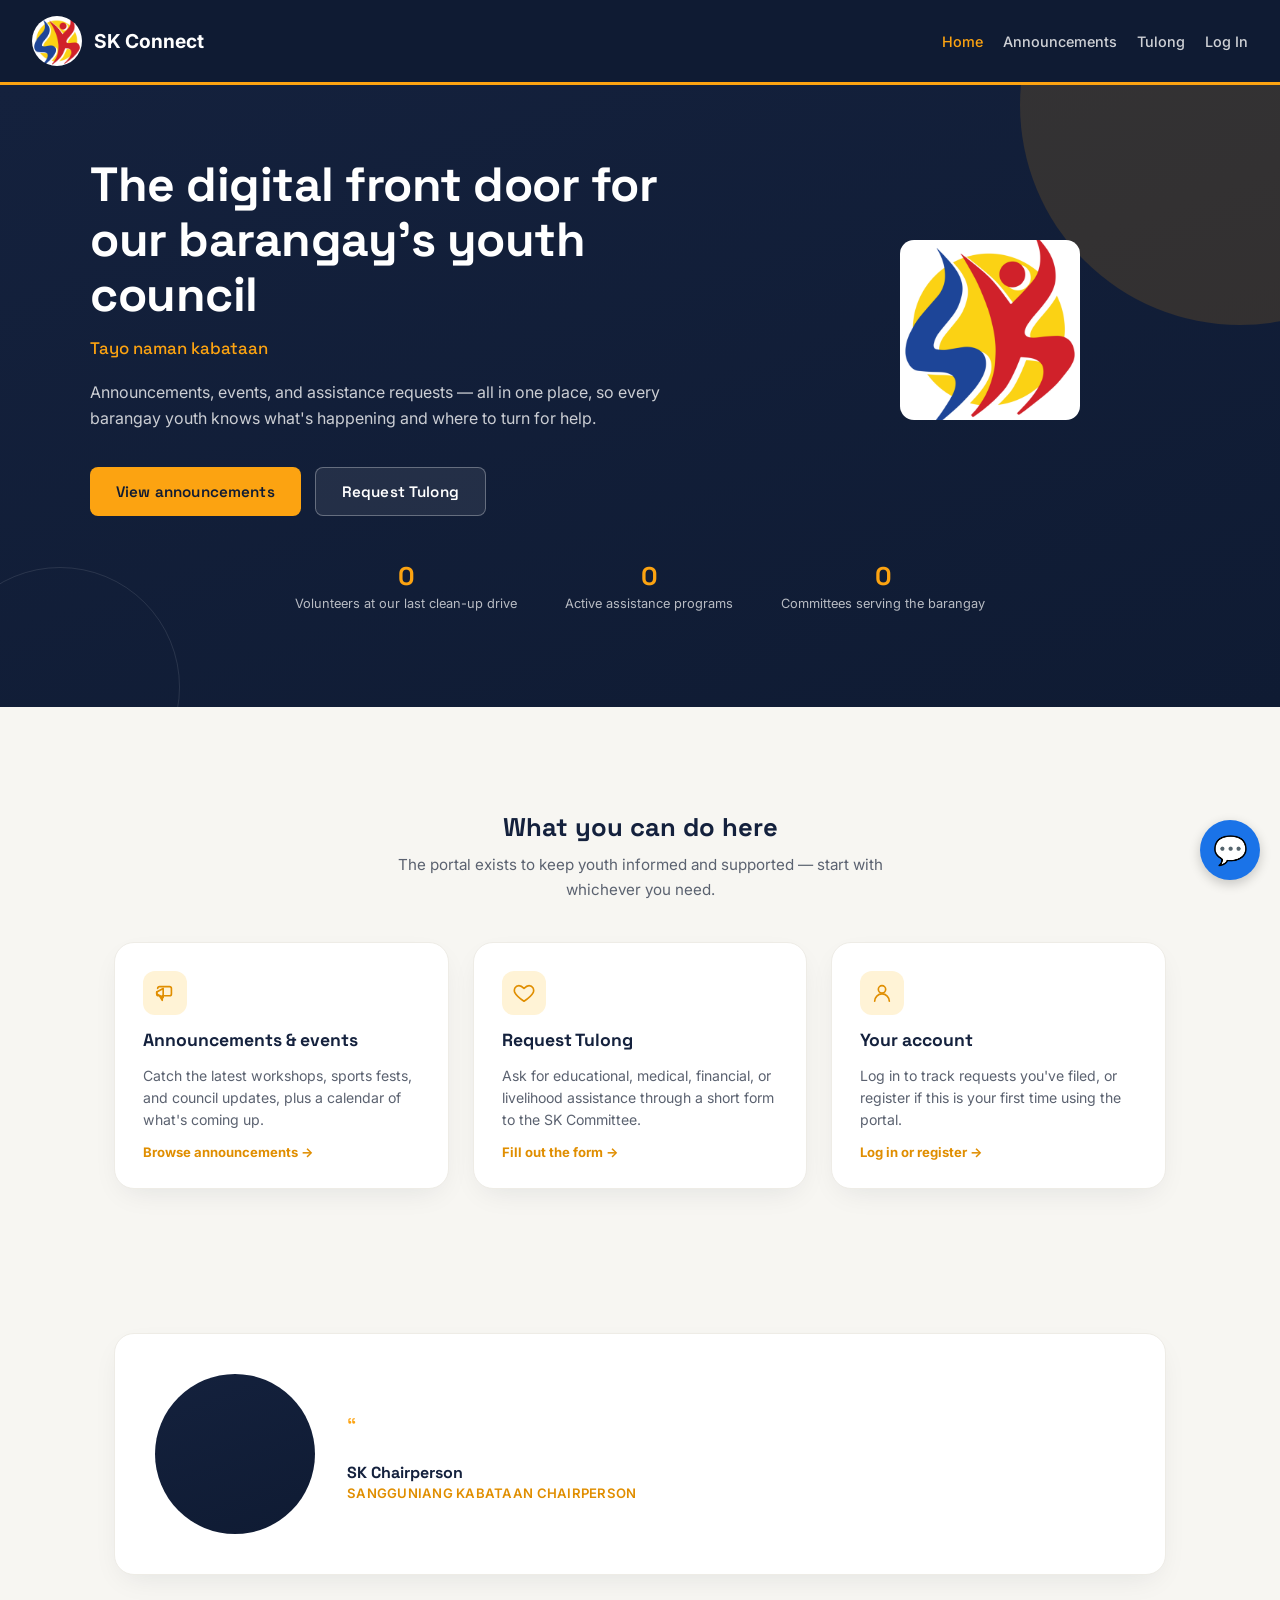
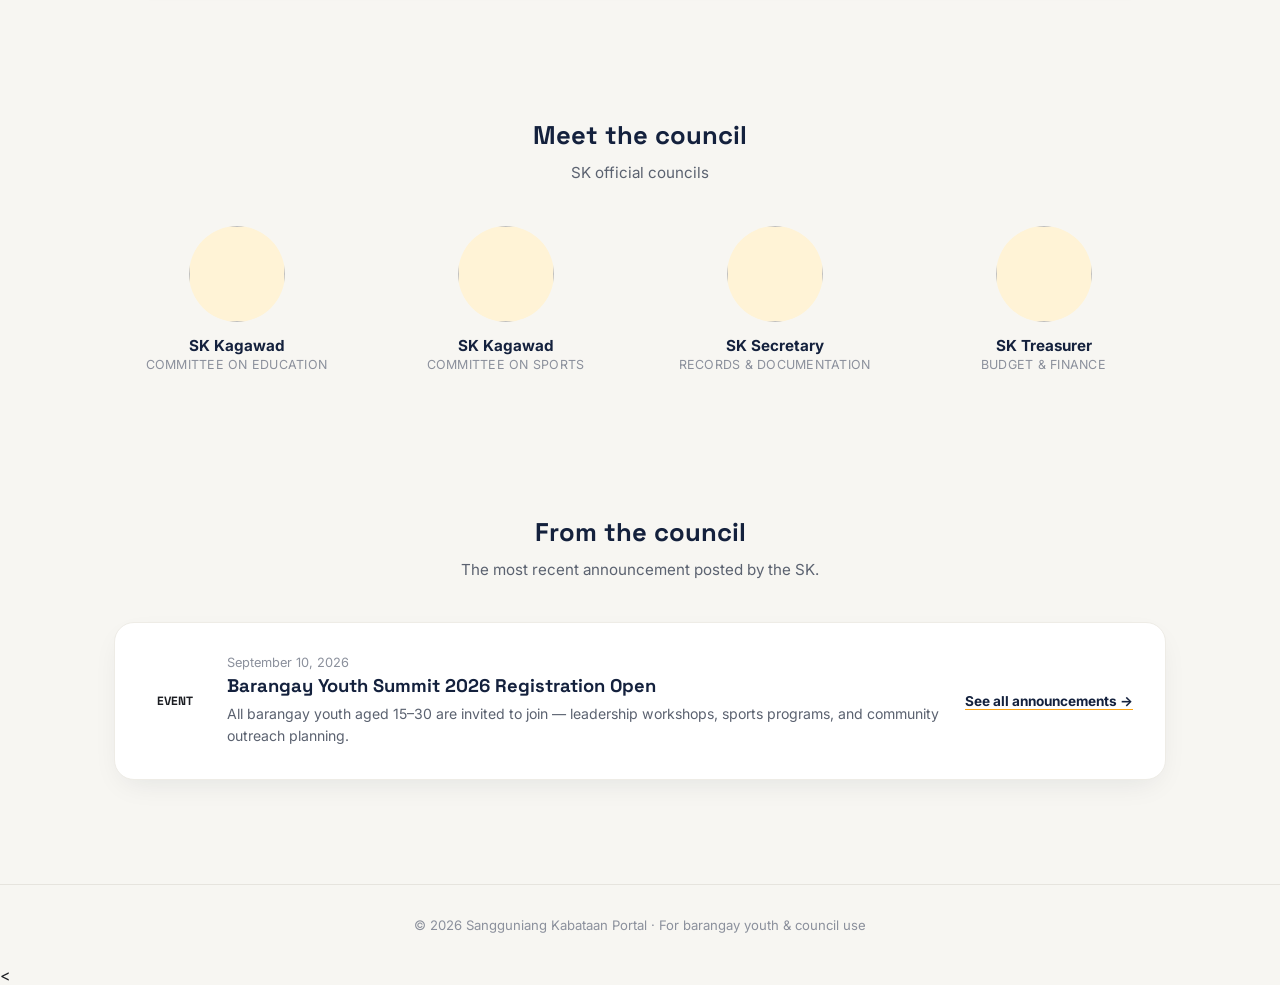
==== index.html @ f8bd8d7b "Add files via upload" ====
<!DOCTYPE html>
<html lang="en">
<head>
  <meta charset="UTF-8" />
  <meta name="viewport" content="width=device-width, initial-scale=1.0" />
  <title>SK Portal | Sangguniang Kabataan</title>
  <link rel="preconnect" href="https://fonts.googleapis.com" />
  <link rel="preconnect" href="https://fonts.gstatic.com" crossorigin />
  <link href="https://fonts.googleapis.com/css2?family=Space+Grotesk:wght@500;600;700&family=Inter:wght@400;500;600&display=swap" rel="stylesheet" />
  <link rel="stylesheet" href="css/web.css" />
</head>

<body>

  <nav class="navbar">
    <div class="navbar__brand">
      <div class="navbar__logo">
        <img src="navbar.png" alt="Sangguniang Kabataan Logo" />
      </div>
      <span class="navbar__title">SK Connect</span>
    </div>

    <div class="navbar__links">
      <a href="home.html" class="navbar__link active">Home</a>
      <a href="announcements.html" class="navbar__link">Announcements</a>
      <a href="tulong.html" class="navbar__link">Tulong</a>
      <a href="login.html" class="navbar__link">Log In</a>
    </div>
  </nav>

  <header class="hero-band">
    <div class="hero-band__shape hero-band__shape--one"></div>
    <div class="hero-band__shape hero-band__shape--two"></div>

    <div class="hero-band__inner">
      <div class="hero-band__badge">
        <img src="navbar.png" alt="SK Logo" class="hero-logo" />
      </div>

      <h1 class="hero-band__title">
        The digital front door for our barangay's youth council
      </h1>

      <p class="hero-band__tagline">
        Tayo naman kabataan
      </p>

      <p class="hero-band__desc">
        Announcements, events, and assistance requests — all in one place,
        so every barangay youth knows what's happening and where to turn for help.
      </p>

      <div class="hero-band__actions">
        <a href="announcements.html" class="btn btn--primary">View announcements</a>
        <a href="tulong.html" class="btn btn--ghost">Request Tulong</a>
      </div>

      <div class="hero-band__stats">
        <div class="stat">
          <div class="stat__number">0</div>
          <div class="stat__label">Volunteers at our last clean-up drive</div>
        </div>
        <div class="stat">
          <div class="stat__number">0</div>
          <div class="stat__label">Active assistance programs</div>
        </div>
        <div class="stat">
          <div class="stat__number">0</div>
          <div class="stat__label">Committees serving the barangay</div>
        </div>
      </div>
    </div>
  </header>

  <main>
    <section class="section">
      <div class="container">
        <div class="section-heading">
          <h2 class="section-heading__title">What you can do here</h2>
          <p class="section-heading__desc">
            The portal exists to keep youth informed and supported — start with whichever you need.
          </p>
        </div>

        <div class="feature-grid">
          <a href="announcements.html" class="feature-card">
            <div class="feature-card__icon">
              <svg viewBox="0 0 24 24">
                <path d="M3 11v2a2 2 0 0 0 2 2h1l3 5v-5h8a2 2 0 0 0 2-2V7a2 2 0 0 0-2-2H6a2 2 0 0 0-2 2v0"/>
                <path d="M3 11l7-4v10l-7-4z"/>
              </svg>
            </div>
            <h3 class="feature-card__title">Announcements &amp; events</h3>
            <p class="feature-card__desc">
              Catch the latest workshops, sports fests, and council updates, plus a calendar of what's coming up.
            </p>
            <span class="feature-card__link">Browse announcements →</span>
          </a>

          <a href="tulong.html" class="feature-card">
            <div class="feature-card__icon">
              <svg viewBox="0 0 24 24">
                <path d="M12 21s-7.5-4.6-10-9.3C.5 8 2.5 4 6.5 4c2 0 3.5 1 5.5 3 2-2 3.5-3 5.5-3 4 0 6 4 4.5 7.7C19.5 16.4 12 21 12 21z"/>
              </svg>
            </div>
            <h3 class="feature-card__title">Request Tulong</h3>
            <p class="feature-card__desc">
              Ask for educational, medical, financial, or livelihood assistance through a short form to the SK Committee.
            </p>
            <span class="feature-card__link">Fill out the form →</span>
          </a>

          <a href="login.html" class="feature-card">
            <div class="feature-card__icon">
              <svg viewBox="0 0 24 24">
                <circle cx="12" cy="8" r="4"/>
                <path d="M4 21c0-4.4 3.6-8 8-8s8 3.6 8 8"/>
              </svg>
            </div>
            <h3 class="feature-card__title">Your account</h3>
            <p class="feature-card__desc">
              Log in to track requests you've filed, or register if this is your first time using the portal.
            </p>
            <span class="feature-card__link">Log in or register →</span>
          </a>
        </div>
      </div>
    </section>

    <section class="section" style="padding-top: 0;">
      <div class="container">
        <div class="chair-message">
          <div class="chair-message__avatar">
            <img src=" " alt=" " class="avatar-img" />
          </div>
          <div>
            <p class="chair-message__quote">
               
            </p>
            <p class="chair-message__name">SK Chairperson</p>
            <p class="chair-message__title">Sangguniang Kabataan Chairperson</p>
          </div>
        </div>
      </div>
    </section>

    <section class="section" style="padding-top: 0;">
      <div class="container">
        <div class="section-heading">
          <h2 class="section-heading__title">Meet the council</h2>
          <p class="section-heading__desc">
            SK official councils
          </p>
        </div>

        <div class="member-grid">
          <div class="member-card">
            <div class="member-card__avatar"><img src=" " alt="" class="avatar-img" /></div>
            <div class="member-card__name">SK Kagawad</div>
            <div class="member-card__role">Committee on Education</div>
          </div>
          <div class="member-card">
            <div class="member-card__avatar"><img src=" " alt="" class="avatar-img" /></div>
            <div class="member-card__name">SK Kagawad</div>
            <div class="member-card__role">Committee on Sports</div>
          </div>
          <div class="member-card">
            <div class="member-card__avatar"><img src=" " alt="" class="avatar-img" /></div>
            <div class="member-card__name">SK Secretary</div>
            <div class="member-card__role">Records &amp; Documentation</div>
          </div>
          <div class="member-card">
            <div class="member-card__avatar"><img src=" " alt="" class="avatar-img" /></div>
            <div class="member-card__name">SK Treasurer</div>
            <div class="member-card__role">Budget &amp; Finance</div>
          </div>
        </div>
      </div>
    </section>

    <section class="section" style="padding-top: 0;">
      <div class="container">
        <div class="section-heading">
          <h2 class="section-heading__title">From the council</h2>
          <p class="section-heading__desc">The most recent announcement posted by the SK.</p>
        </div>

        <div class="highlight">
          <span class="badge">Event</span>
          <div class="highlight__body">
            <div class="highlight__date">September 10, 2026</div>
            <h3 class="highlight__title">Barangay Youth Summit 2026 Registration Open</h3>
            <p class="highlight__desc">
              All barangay youth aged 15–30 are invited to join — leadership workshops, sports programs, and community outreach planning.
            </p>
          </div>
          <a href="announcements.html" class="highlight__link">See all announcements →</a>
        </div>
      </div>
    </section>

    <p class="footnote">
      &copy; 2026 Sangguniang Kabataan Portal &middot; For barangay youth &amp; council use
    </p>
  </main>

  <!-- TEST AI CHATBOT WIDGET -->
<<!-- LIVE GEMINI AI CHATBOT WIDGET -->
<div id="ai-chat-widget" style="position: fixed; bottom: 20px; right: 20px; font-family: 'Inter', sans-serif; z-index: 9999;">
  <!-- Chat Button Bubble -->
  <button id="ai-chat-btn" style="background: #1a73e8; color: white; border: none; width: 60px; height: 60px; border-radius: 50%; cursor: pointer; font-size: 28px; box-shadow: 0 4px 12px rgba(0,0,0,0.2); display: flex; align-items: center; justify-content: center; transition: transform 0.2s;">💬</button>
  
  <!-- Chat Window Container -->
  <div id="ai-chat-window" style="display: none; width: 330px; height: 450px; background: white; border: 1px solid #e0e0e0; border-radius: 12px; box-shadow: 0 8px 24px rgba(0,0,0,0.15); flex-direction: column; overflow: hidden; margin-bottom: 15px; position: absolute; bottom: 75px; right: 0;">
      <div style="background: #1a73e8; color: white; padding: 15px; font-weight: bold; display: flex; justify-content: space-between; align-items: center;">
          <span>🤖 SK Connect Portal Assistant</span>
          <span style="font-size: 11px; background: rgba(255,255,255,0.2); padding: 2px 6px; border-radius: 4px;">Free Tier</span>
      </div>
      <div id="ai-chat-logs" style="flex: 1; padding: 15px; overflow-y: auto; font-size: 14px; background: #f8f9fa; line-height: 1.4;">
          <div style="margin-bottom: 12px; color: #555;"><b>Bot:</b> Hello! I am the SK Connect AI assistant. How can I help you find announcements or request Tulong assistance today?</div>
      </div>
      <div style="display: flex; border-top: 1px solid #e0e0e0; background: white; padding: 5px;">
          <input type="text" id="ai-chat-input" placeholder="Ask something..." style="flex: 1; border: none; padding: 10px; outline: none; font-size: 14px;">
          <button id="ai-send-btn" style="background: #1a73e8; color: white; border: none; padding: 0 15px; border-radius: 6px; cursor: pointer; font-weight: bold;">Send</button>
      </div>
  </div>
</div>

<script src="js/api.js"></script>

</body>
</html>
---- css/web.css ----
/* ==========================================
   GLOBAL VARIABLES & RESET
   ========================================== */
:root {
  --navy-900: #0f1b33;
  --navy-800: #14213d;
  --navy-700: #1c2c4d;
  --gold-500: #fca311;
  --gold-600: #e08e00;
  --cream-50: #f7f6f2;
  --white: #ffffff;
  --ink-900: #1b1d22;
  --ink-600: #5b6270;
  --ink-400: #8b909c;
  --line-200: #e6e4de;
  --line-100: #eeece6;
  --red-600: #c9483a;
  --red-50: #fbeae8;
  --green-600: #2f8f6f;
  --green-50: #eaf6f1;

  --font-display: "Space Grotesk", "Segoe UI", sans-serif;
  --font-body: "Inter", "Segoe UI", sans-serif;

  --radius-lg: 20px;
  --radius-md: 12px;
  --radius-sm: 8px;

  --shadow-card: 0 10px 30px -10px rgba(15, 27, 51, 0.1);
  --shadow-login-card: 0 30px 60px -25px rgba(15, 27, 51, 0.35),
                 0 8px 20px -12px rgba(15, 27, 51, 0.2);
}

*,
*::before,
*::after {
  box-sizing: border-box;
}

html,
body {
  height: 100%;
}

body {
  margin: 0;
  font-family: var(--font-body);
  color: var(--ink-900);
  background: var(--cream-50);
  -webkit-font-smoothing: antialiased;
}

h1, h2, h3, h4 {
  margin: 0;
  font-family: var(--font-display);
}

p {
  margin: 0;
}

ul {
  margin: 0;
  padding: 0;
  list-style: none;
}

a {
  color: inherit;
  text-decoration: none;
}


button {
  font-family: inherit;
}

/* ==========================================
   COMMON LAYOUT & NAVIGATION COMPONENTS
   ========================================== */
.container {
  max-width: 1100px;
  margin: 40px auto;
  padding: 0 24px;
}

.page-header {
  margin-bottom: 32px;
}

.page-title {
  font-size: 2rem;
  color: var(--navy-800);
}

.page-subtitle {
  color: var(--ink-600);
  margin-top: 6px;
  font-size: 0.98rem;
  max-width: 620px;
}

.navbar {
  background: var(--navy-900);
  color: var(--white);
  padding: 16px 32px;
  display: flex;
  justify-content: space-between;
  align-items: center;
  border-bottom: 3px solid var(--gold-500);
}

.navbar__brand {
  display: flex;
  align-items: center;
  gap: 12px;
}

.navbar__logo {
  width: 50px;
  height: 50px;
  border-radius: 50%;
  overflow: hidden;
  display: flex;
  align-items: center;
  justify-content: center;
  background: transparent;
  flex-shrink: 0;
}

.navbar__logo img {
  width: 58px;
  height: 58px;
  transform: translateX(-0px);
  object-fit: contain;
  display: block;
}

/* Badge and Hero Image Styling */
.hero-logo {
    width: 70px;         /* Adjust this size (e.g., 80px - 120px) to make it as big as you want */
    height: auto;
    background: none;    /* Ensures no background color is applied */
    padding: 60;          /* Removes any inner spacing causing a box */
    border-radius: 0;    /* Optional: removes rounded corners if present on container */
}

.hero-band__badge,
.hero__badge {
  overflow: hidden;
  display: flex;
  align-items: center;
  justify-content: center;
}

.hero-band__logo-img,
.hero__badge-img {
  width: 100%;
  height: 100%;
  object-fit: cover;
}


/* Council & Avatar Image Styling */
.chair-message__avatar,
.member-card__avatar {
  overflow: hidden;
  display: flex;
  align-items: center;
  justify-content: center;
}

.avatar-img {
  width: 100%;
  height: 100%;
  object-fit: cover;
  border-radius: 50%;
}
.navbar__title {
  font-size: 1.2rem;
  font-weight: 700;
}

.navbar__links {
  display: flex;
  gap: 20px;
}

.navbar__link {
  color: rgba(255, 255, 255, 0.8);
  text-decoration: none;
  font-size: 0.9rem;
  font-weight: 500;
  transition: color 0.15s ease;
}

.navbar__link:hover,
.navbar__link.active {
  color: var(--gold-500);
}

.footnote {
  text-align: center;
  padding: 32px 24px;
  font-size: 0.82rem;
  color: var(--ink-400);
  border-top: 1px solid var(--line-200);
}

.btn {
  padding: 14px 26px;
  border-radius: var(--radius-sm);
  font-family: var(--font-display);
  font-size: 0.95rem;
  font-weight: 600;
  letter-spacing: 0.01em;
  text-decoration: none;
  display: inline-flex;
  align-items: center;
  transition: background 0.15s ease, color 0.15s ease, transform 0.1s ease;
}

.btn--primary {
  background: var(--gold-500);
  color: var(--navy-900);
}

.btn--primary:hover {
  background: var(--gold-600);
}

.btn--ghost {
  background: rgba(255, 255, 255, 0.08);
  color: var(--white);
  border: 1.5px solid rgba(255, 255, 255, 0.3);
}

.btn--ghost:hover {
  background: rgba(255, 255, 255, 0.16);
}

.btn:active {
  transform: translateY(1px);
}

.badge {
  font-family: var(--font-display);
  font-size: 0.75rem;
  font-weight: 700;
  padding: 4px 10px;
  border-radius: 20px;
  text-transform: uppercase;
}

.badge--general { background: var(--line-100); color: var(--navy-800); }
.badge--important { background: #fff3d6; color: var(--gold-600); }

/* ==========================================
   FORM CONTROLS (SHARED)
   ========================================== */
label {
  font-size: 0.85rem;
  font-weight: 600;
  color: var(--navy-800);
}

.form-group {
  display: flex;
  flex-direction: column;
  gap: 8px;
}

.form-group__row {
  display: flex;
  align-items: baseline;
  justify-content: space-between;
}

.form-row {
  display: grid;
  grid-template-columns: 1fr 1fr;
  gap: 16px;
}

.field-hint {
  font-size: 0.78rem;
  font-weight: 400;
  color: var(--ink-400);
}

input[type="text"],
input[type="email"],
input[type="tel"],
input[type="number"],
select,
textarea {
  width: 100%;
  padding: 13px 14px;
  font-size: 0.95rem;
  font-family: var(--font-body);
  color: var(--ink-900);
  background: var(--cream-50);
  border: 1.5px solid var(--line-200);
  border-radius: var(--radius-sm);
  outline: none;
  transition: border-color 0.15s ease, box-shadow 0.15s ease, background 0.15s ease;
}

textarea {
  resize: vertical;
  min-height: 110px;
  font-family: var(--font-body);
  line-height: 1.5;
}

select {
  appearance: none;
  background-image: url("data:image/svg+xml,%3Csvg xmlns='http://www.w3.org/2000/svg' width='14' height='14' viewBox='0 0 24 24' fill='none' stroke='%235b6270' stroke-width='2' stroke-linecap='round' stroke-linejoin='round'%3E%3Cpolyline points='6 9 12 15 18 9'%3E%3C/polyline%3E%3C/svg%3E");
  background-repeat: no-repeat;
  background-position: right 14px center;
  padding-right: 38px;
}

input:focus,
select:focus,
textarea:focus {
  background: var(--white);
  border-color: var(--navy-700);
  box-shadow: 0 0 0 4px rgba(20, 33, 61, 0.1);
}

input::placeholder,
textarea::placeholder {
  color: var(--ink-400);
}

.form-error {
  display: flex;
  align-items: flex-start;
  gap: 10px;
  padding: 12px 14px;
  border-radius: var(--radius-sm);
  background: var(--red-50);
  border: 1px solid rgba(201, 72, 58, 0.25);
  color: var(--red-600);
  font-size: 0.85rem;
  font-weight: 500;
  line-height: 1.45;
}

.form-error::before {
  content: "!";
  flex-shrink: 0;
  width: 18px;
  height: 18px;
  border-radius: 50%;
  background: var(--red-600);
  color: var(--white);
  font-size: 0.72rem;
  font-weight: 700;
  display: flex;
  align-items: center;
  justify-content: center;
  margin-top: 1px;
}

.form-error[hidden] {
  display: none;
}

.form-note {
  font-size: 0.8rem;
  color: var(--ink-400);
  line-height: 1.5;
}

.link-inline {
  font-size: 0.82rem;
  font-weight: 500;
  color: var(--ink-600);
  transition: color 0.15s ease;
}

.link-inline:hover {
  color: var(--gold-600);
}

.link-inline--strong {
  color: var(--navy-800);
  font-weight: 700;
  text-decoration: underline;
  text-decoration-color: var(--gold-500);
  text-underline-offset: 3px;
}

.link-inline--strong:hover {
  color: var(--gold-600);
}

/* ==========================================
   PAGE: HOME (HOME.HTML)
   ========================================== */
.hero-band {
  position: relative;
  overflow: hidden;
  background: linear-gradient(160deg, var(--navy-800) 0%, var(--navy-900) 100%);
  color: var(--white);
  padding: 72px 32px 96px;
}

.hero-band__shape {
  position: absolute;
  border-radius: 50%;
  background: var(--gold-500);
  opacity: 0.14;
}

.hero-band__shape--one {
  width: 440px;
  height: 440px;
  right: -180px;
  top: -200px;
}

.hero-band__shape--two {
  width: 240px;
  height: 240px;
  border: 1px solid rgba(255, 255, 255, 0.5);
  background: none;
  opacity: 0.2;
  left: -60px;
  bottom: -100px;
}

.hero-band__inner {
  position: relative;
  z-index: 2;
  max-width: 1100px;
  margin: 0 auto;
  text-align: left;
  padding-left: 0;
}

.hero-band__badge {
  width: 52px;
  height: 52px;
  border-radius: 14px;
  background: var(--gold-500);
  display: flex;
  align-items: center;
  justify-content: center;
  margin: 0 auto 28px;
}

.hero-band__badge-mark {
  font-family: var(--font-display);
  font-weight: 700;
  font-size: 20px;
  color: var(--navy-900);
}

.hero-band__title {
  font-size: clamp(2.1rem, 4vw, 3rem);
  font-weight: 700;
  line-height: 1.15;
  letter-spacing: -0.01em;
  max-width: 720px;
  margin: 0 auto;
}


.hero-band__tagline {
  margin-top: 14px;
  font-family: var(--font-display);
  font-weight: 500;
  font-size: 1.05rem;
  color: var(--gold-500);
}

.hero-band__desc {
  margin: 20px auto 0;
  font-size: 1rem;
  line-height: 1.65;
  color: rgba(255, 255, 255, 0.78);
  max-width: 540px;
}

.hero-band__actions {
  margin-top: 36px;
  display: flex;
  justify-content: center;
  gap: 14px;
  flex-wrap: wrap;
}

.hero-band__stats {
  margin: 44px auto 0;
  display: flex;
  justify-content: center;
  gap: 48px;
  flex-wrap: wrap;
}

.stat {
  text-align: center;
}

.stat__number {
  font-family: var(--font-display);
  font-size: 1.6rem;
  font-weight: 700;
  color: var(--gold-500);
}

.stat__label {
  margin-top: 4px;
  font-size: 0.8rem;
  color: rgba(255, 255, 255, 0.7);
}

.section {
  padding: 64px 0;
}

.section-heading {
  max-width: 560px;
  margin: 0 auto 40px;
  text-align: center;
}

.section-heading__title {
  font-size: 1.6rem;
  color: var(--navy-800);
}

.section-heading__desc {
  margin-top: 10px;
  font-size: 0.95rem;
  color: var(--ink-600);
  line-height: 1.6;
}

.feature-grid {
  display: grid;
  grid-template-columns: repeat(3, 1fr);
  gap: 24px;
}

.feature-card {
  background: var(--white);
  border-radius: var(--radius-lg);
  box-shadow: var(--shadow-card);
  border: 1px solid var(--line-100);
  padding: 28px;
  text-decoration: none;
  color: inherit;
  display: flex;
  flex-direction: column;
  gap: 14px;
  transition: transform 0.15s ease, box-shadow 0.15s ease;
}

.feature-card:hover {
  transform: translateY(-3px);
  box-shadow: 0 16px 34px -14px rgba(15, 27, 51, 0.22);
}

.feature-card__icon {
  width: 44px;
  height: 44px;
  border-radius: 12px;
  background: #fff3d6;
  display: flex;
  align-items: center;
  justify-content: center;
}

.feature-card__icon svg {
  width: 22px;
  height: 22px;
  fill: none;
  stroke: var(--gold-600);
  stroke-width: 1.8;
  stroke-linecap: round;
  stroke-linejoin: round;
}

.feature-card__title {
  font-size: 1.1rem;
  color: var(--navy-800);
}

.feature-card__desc {
  font-size: 0.88rem;
  color: var(--ink-600);
  line-height: 1.55;
}

.feature-card__link {
  margin-top: auto;
  font-size: 0.82rem;
  font-weight: 700;
  color: var(--gold-600);
}

.highlight {
  background: var(--white);
  border-radius: var(--radius-lg);
  box-shadow: var(--shadow-card);
  border: 1px solid var(--line-100);
  padding: 32px;
  display: grid;
  grid-template-columns: auto 1fr auto;
  gap: 24px;
  align-items: center;
}

.highlight::before {
  content: "";
  display: none;
}

.highlight__body {
  min-width: 0;
}

.highlight__date {
  font-size: 0.8rem;
  color: var(--ink-400);
}

.highlight__title {
  margin-top: 4px;
  font-size: 1.15rem;
  color: var(--navy-800);
}

.highlight__desc {
  margin-top: 6px;
  font-size: 0.88rem;
  color: var(--ink-600);
  line-height: 1.55;
}

.highlight__link {
  font-size: 0.85rem;
  font-weight: 700;
  color: var(--navy-800);
  text-decoration: underline;
  text-decoration-color: var(--gold-500);
  text-underline-offset: 3px;
  white-space: nowrap;
}

.chair-message {
  background: var(--white);
  border-radius: var(--radius-lg);
  box-shadow: var(--shadow-card);
  border: 1px solid var(--line-100);
  padding: 40px;
  display: grid;
  grid-template-columns: 160px 1fr;
  gap: 32px;
  align-items: center;
}

.chair-message__avatar {
  width: 160px;
  height: 160px;
  border-radius: 50%;
  background: linear-gradient(160deg, var(--navy-800), var(--navy-900));
  color: var(--gold-500);
  font-family: var(--font-display);
  font-size: 2.4rem;
  font-weight: 700;
  display: flex;
  align-items: center;
  justify-content: center;
}

.chair-message__quote {
  font-size: 1.05rem;
  line-height: 1.7;
  color: var(--ink-900);
  font-style: italic;
}

.chair-message__quote::before {
  content: "\201C";
  color: var(--gold-500);
  font-family: var(--font-display);
  font-size: 1.4rem;
  font-style: normal;
  margin-right: 2px;
}

.chair-message__name {
  margin-top: 16px;
  font-family: var(--font-display);
  font-weight: 700;
  color: var(--navy-800);
}

.chair-message__title {
  margin-top: 2px;
  font-size: 0.82rem;
  color: var(--gold-600);
  font-weight: 600;
  text-transform: uppercase;
  letter-spacing: 0.02em;
}

.member-grid {
  display: grid;
  grid-template-columns: repeat(4, 1fr);
  gap: 24px;
}

.member-card {
  text-align: center;
}

.member-card__avatar {
  width: 96px;
  height: 96px;
  margin: 0 auto 14px;
  border-radius: 50%;
  background: #fff3d6;
  color: var(--gold-600);
  font-family: var(--font-display);
  font-size: 1.4rem;
  font-weight: 700;
  display: flex;
  align-items: center;
  justify-content: center;
}

.member-card__name {
  font-size: 0.95rem;
  font-weight: 700;
  color: var(--navy-800);
}

.member-card__role {
  margin-top: 2px;
  font-size: 0.78rem;
  color: var(--ink-400);
  text-transform: uppercase;
  letter-spacing: 0.02em;
}
/* Align hero content farther to the left */
.hero-band__inner {
  text-align: left;
  max-width: 1100px;
  margin: 0 auto;
}

.hero-band__title,
.hero-band__tagline,
.hero-band__desc {
  margin-left: 0;
  margin-right: 0;
}

.hero-band__title {
  max-width: 650px;
}

.hero-band__desc {
  max-width: 600px;
}

.hero-band__actions {
  justify-content: flex-start;
}

/* ==========================================
   PAGE: ANNOUNCEMENTS (ANNOUNCEMENTS.HTML)
   ========================================== */
.main-layout {
  display: grid;
  grid-template-columns: 1fr 340px;
  gap: 32px;
}

.feed-column {
  display: flex;
  flex-direction: column;
  gap: 40px;
}

.sidebar-column {
  display: flex;
  flex-direction: column;
  gap: 24px;
}

.section-title {
  font-size: 1.3rem;
  color: var(--navy-800);
  margin-bottom: 16px;
  padding-bottom: 8px;
  border-bottom: 2px solid var(--line-200);
}

.card {
  background: var(--white);
  border-radius: var(--radius-lg);
  box-shadow: var(--shadow-card);
  padding: 24px 28px;
  border: 1px solid var(--line-100);
  position: relative;
  overflow: hidden;
}

.card::before {
  content: "";
  position: absolute;
  top: 0;
  left: 0;
  width: 5px;
  height: 100%;
  background: var(--navy-800);
}

.card--important::before {
  background: var(--gold-500);
}

.card__meta {
  display: flex;
  align-items: center;
  gap: 12px;
  margin-bottom: 12px;
}

.card__date { font-size: 0.82rem; color: var(--ink-400); }
.card__title { font-size: 1.25rem; color: var(--navy-800); margin-bottom: 10px; }
.card__body { font-size: 0.92rem; color: var(--ink-600); line-height: 1.6; }
.card__footer { margin-top: 16px; padding-top: 12px; border-top: 1px solid var(--line-100); font-size: 0.8rem; color: var(--ink-400); }

.calendar-widget {
  background: var(--white);
  border-radius: var(--radius-lg);
  padding: 20px;
  box-shadow: var(--shadow-card);
  border: 1px solid var(--line-100);
}

.calendar-header {
  font-family: var(--font-display);
  font-weight: 700;
  text-align: center;
  color: var(--navy-800);
  margin-bottom: 16px;
}

.calendar-grid {
  display: grid;
  grid-template-columns: repeat(7, 1fr);
  gap: 6px;
  text-align: center;
  font-size: 0.82rem;
}

.day-name {
  font-weight: 600;
  color: var(--ink-400);
  margin-bottom: 4px;
}

.day {
  padding: 8px 0;
  border-radius: 6px;
  color: var(--ink-900);
}

.day--event {
  background: var(--navy-800);
  color: var(--white);
  font-weight: 600;
}

.day--today {
  border: 2px solid var(--gold-500);
}

.history-list {
  display: flex;
  flex-direction: column;
  gap: 16px;
}

.history-item {
  position: relative;
  padding-left: 20px;
  border-left: 2px solid var(--line-200);
}

.history-item::before {
  content: "";
  position: absolute;
  left: -5px;
  top: 4px;
  width: 8px;
  height: 8px;
  border-radius: 50%;
  background: var(--navy-800);
}

.history-item__date {
  font-size: 0.78rem;
  color: var(--gold-600);
  font-weight: 600;
}

.history-item__title {
  font-size: 0.95rem;
  color: var(--navy-800);
  margin-top: 2px;
}

.history-item__desc {
  font-size: 0.85rem;
  color: var(--ink-600);
  margin-top: 4px;
}

/* ==========================================
   PAGE: LOG IN (LOGIN.HTML)
   ========================================== */
.page {
  min-height: 100vh;
  display: grid;
  grid-template-columns: minmax(0, 1fr) minmax(0, 1fr);
}

.hero {
  position: relative;
  overflow: hidden;
  background: linear-gradient(160deg, var(--navy-800) 0%, var(--navy-900) 100%);
  color: var(--white);
  padding: 64px 56px;
  display: flex;
  align-items: center;
}

.hero__content {
  position: relative;
  z-index: 2;
  max-width: 420px;
}

.hero__badge {
  width: 52px;
  height: 52px;
  border-radius: 14px;
  background: var(--gold-500);
  display: flex;
  align-items: center;
  justify-content: center;
  margin-bottom: 32px;
}

.hero__badge-mark {
  font-family: var(--font-display);
  font-weight: 700;
  font-size: 20px;
  color: var(--navy-900);
}

.hero__title {
  font-size: clamp(2.1rem, 3vw, 2.75rem);
  font-weight: 700;
  line-height: 1.1;
  letter-spacing: -0.01em;
}

.hero__tagline {
  margin-top: 14px;
  font-family: var(--font-display);
  font-weight: 500;
  font-size: 1.05rem;
  color: var(--gold-500);
}

.hero__desc {
  margin-top: 20px;
  font-size: 0.98rem;
  line-height: 1.65;
  color: rgba(255, 255, 255, 0.78);
  max-width: 360px;
}

.hero__list {
  margin-top: 32px;
  display: flex;
  flex-direction: column;
  gap: 14px;
}

.hero__list li {
  position: relative;
  padding-left: 26px;
  font-size: 0.92rem;
  color: rgba(255, 255, 255, 0.85);
}

.hero__list li::before {
  content: "";
  position: absolute;
  left: 0;
  top: 6px;
  width: 8px;
  height: 8px;
  border-radius: 2px;
  background: var(--gold-500);
  transform: rotate(45deg);
}

.hero__shape {
  position: absolute;
  border-radius: 50%;
  opacity: 0.14;
}

.hero__shape--one {
  width: 420px;
  height: 420px;
  background: var(--gold-500);
  right: -160px;
  bottom: -180px;
}

.hero__shape--two {
  width: 220px;
  height: 220px;
  border: 1px solid rgba(255, 255, 255, 0.5);
  background: none;
  opacity: 0.2;
  right: 40px;
  top: -60px;
}

.login-panel {
  display: flex;
  flex-direction: column;
  align-items: center;
  justify-content: center;
  padding: 48px 32px;
}

.login-card {
  width: 100%;
  max-width: 400px;
  background: var(--white);
  border-radius: var(--radius-lg);
  box-shadow: var(--shadow-login-card);
  padding: 40px 36px 32px;
}

.login-card__header {
  margin-bottom: 28px;
}

.login-card__logo {
  display: none;
}

.login-card__title {
  font-size: 1.6rem;
  font-weight: 700;
  color: var(--navy-800);
}

.login-card__subtitle {
  margin-top: 8px;
  font-size: 0.92rem;
  color: var(--ink-600);
  line-height: 1.5;
}

.login-form {
  display: flex;
  flex-direction: column;
  gap: 20px;
}

.input-wrap {
  position: relative;
  display: flex;
  align-items: center;
}

.input-icon {
  position: absolute;
  left: 14px;
  width: 18px;
  height: 18px;
  fill: none;
  stroke: var(--ink-400);
  stroke-width: 1.6;
  stroke-linecap: round;
  stroke-linejoin: round;
  pointer-events: none;
}

.input-wrap input[type="text"],
.input-wrap input[type="email"] {
  padding-left: 42px;
}

#password {
  padding-right: 44px;
  -webkit-text-security: disc;
}

.toggle-password-checkbox {
  position: absolute;
  opacity: 0;
  pointer-events: none;
}

.toggle-password {
  position: absolute;
  right: 12px;
  width: 26px;
  height: 26px;
  display: flex;
  align-items: center;
  justify-content: center;
  border-radius: 6px;
  cursor: pointer;
  color: var(--ink-400);
  transition: color 0.15s ease, background 0.15s ease;
}

.toggle-password:hover {
  background: var(--line-100);
  color: var(--navy-800);
}

.toggle-password svg {
  width: 18px;
  height: 18px;
  fill: none;
  stroke: currentColor;
  stroke-width: 1.6;
  stroke-linecap: round;
  stroke-linejoin: round;
}

.icon-eye-off {
  display: none;
}

.toggle-password-checkbox:checked ~ #password {
  -webkit-text-security: none;
}

.toggle-password-checkbox:checked ~ .toggle-password .icon-eye {
  display: none;
}

.toggle-password-checkbox:checked ~ .toggle-password .icon-eye-off {
  display: block;
}

.toggle-password-checkbox:focus-visible ~ .toggle-password {
  outline: 2px solid var(--navy-700);
  outline-offset: 2px;
}

.checkbox-row {
  display: flex;
  align-items: center;
  gap: 9px;
  font-size: 0.86rem;
  font-weight: 500;
  color: var(--ink-600);
  cursor: pointer;
}

.checkbox-row input[type="checkbox"] {
  width: 16px;
  height: 16px;
  accent-color: var(--navy-800);
  cursor: pointer;
}

.btn-login {
  margin-top: 4px;
  padding: 14px 20px;
  border: none;
  border-radius: var(--radius-sm);
  background: var(--navy-800);
  color: var(--white);
  font-family: var(--font-display);
  font-size: 0.98rem;
  font-weight: 600;
  letter-spacing: 0.01em;
  cursor: pointer;
  transition: background 0.15s ease, transform 0.1s ease, box-shadow 0.15s ease;
  box-shadow: 0 10px 20px -10px rgba(20, 33, 61, 0.55);
}

.btn-login:hover {
  background: var(--navy-700);
}

.btn-login:active {
  transform: translateY(1px);
}

.btn-login:focus-visible {
  outline: 3px solid var(--gold-500);
  outline-offset: 2px;
}

.signup-line {
  text-align: center;
  font-size: 0.88rem;
  color: var(--ink-600);
}

/* ==========================================
   PAGE: TULONG (TULONG.HTML)
   ========================================== */
.tulong-layout {
  display: grid;
  grid-template-columns: 1fr 300px;
  gap: 32px;
  align-items: start;
}

.form-card {
  background: var(--white);
  border-radius: var(--radius-lg);
  box-shadow: var(--shadow-card);
  border: 1px solid var(--line-100);
  padding: 32px 36px;
}

.form-card__title {
  font-size: 1.15rem;
  color: var(--navy-800);
}

.form-card__subtitle {
  margin-top: 6px;
  font-size: 0.88rem;
  color: var(--ink-600);
  line-height: 1.5;
}

.tulong-form {
  margin-top: 24px;
  display: flex;
  flex-direction: column;
  gap: 20px;
}

.btn-submit {
  align-self: flex-start;
  margin-top: 4px;
  padding: 14px 28px;
  border: none;
  border-radius: var(--radius-sm);
  background: var(--navy-800);
  color: var(--white);
  font-family: var(--font-display);
  font-size: 0.98rem;
  font-weight: 600;
  letter-spacing: 0.01em;
  cursor: pointer;
  transition: background 0.15s ease, transform 0.1s ease;
  box-shadow: 0 10px 20px -10px rgba(20, 33, 61, 0.55);
}

.btn-submit:hover {
  background: var(--navy-700);
}

.btn-submit:active {
  transform: translateY(1px);
}

.btn-submit:focus-visible {
  outline: 3px solid var(--gold-500);
  outline-offset: 2px;
}

.info-card {
  background: var(--white);
  border-radius: var(--radius-lg);
  box-shadow: var(--shadow-card);
  border: 1px solid var(--line-100);
  padding: 24px;
}

.info-card__title {
  font-size: 1rem;
  color: var(--navy-800);
  margin-bottom: 14px;
}

.info-steps {
  display: flex;
  flex-direction: column;
  gap: 14px;
  margin: 0 0 20px;
  padding: 0;
  list-style: none;
}

.info-steps li {
  position: relative;
  padding-left: 20px;
  font-size: 0.85rem;
  color: var(--ink-600);
  line-height: 1.5;
}

.info-steps li::before {
  content: "";
  position: absolute;
  left: 0;
  top: 6px;
  width: 8px;
  height: 8px;
  border-radius: 50%;
  background: var(--gold-500);
}

.info-card__note {
  background: var(--cream-50);
  border-radius: var(--radius-sm);
  padding: 12px 14px;
  font-size: 0.8rem;
  color: var(--ink-600);
  line-height: 1.5;
}

/* ==========================================
   RESPONSIVE MEDIA QUERIES
   ========================================== */
@media (max-width: 980px) {
  .page {
    grid-template-columns: 1fr;
  }

  .hero {
    padding: 48px 32px 72px;
  }

  .hero__desc,
  .hero__list {
    display: none;
  }

  .hero__shape--one {
    width: 280px;
    height: 280px;
    right: -120px;
    bottom: -140px;
  }
}

@media (max-width: 850px) {
  .chair-message {
    grid-template-columns: 1fr;
    text-align: center;
    justify-items: center;
  }

  .member-grid {
    grid-template-columns: repeat(2, 1fr);
  }

  .feature-grid,
  .main-layout,
  .tulong-layout {
    grid-template-columns: 1fr;
  }

  .highlight {
    grid-template-columns: auto 1fr;
  }

  .highlight__link {
    grid-column: 1 / -1;
  }

  .form-row {
    grid-template-columns: 1fr;
  }
}

@media (max-width: 640px) {
  .hero-band {
    padding: 56px 20px 76px;
  }

  .hero-band__stats {
    gap: 28px;
  }

  .navbar {
    flex-direction: column;
    gap: 12px;
    align-items: flex-start;
  }

  .navbar__links {
    gap: 12px;
    flex-wrap: wrap;
  }

  .hero {
    padding: 36px 24px 56px;
  }

  .hero__badge {
    width: 44px;
    height: 44px;
    margin-bottom: 20px;
  }

  .hero__title {
    font-size: 1.8rem;
  }

  .login-panel {
    padding: 0 20px 40px;
    margin-top: -32px;
  }

  .login-card {
    max-width: 100%;
    padding: 32px 24px 28px;
    border-radius: var(--radius-lg) var(--radius-lg) var(--radius-md) var(--radius-md);
  }

  .form-group__row {
    flex-direction: row;
    align-items: baseline;
  }
}

@media (max-width: 480px) {
  .member-grid {
    grid-template-columns: 1fr 1fr;
    gap: 16px;
  }

  .form-card {
    padding: 24px 20px;
  }
}

@media (max-width: 400px) {
  .login-card__title {
    font-size: 1.4rem;
  }

  .btn-login {
    padding: 13px 18px;
  }
}

@media (prefers-reduced-motion: reduce) {
  * {
    transition: none !important;
  }
}


.hero-band__inner {
  position: relative;
}

.hero-band__badge {
  position: absolute;
  right: 10%;
  top: 50%;
  transform: translateY(-80%);

  width: 180px;
  height: 180px;

  margin: 0;
  padding: 0;

  background: none;
  border-radius: 100;
}

.hero-band__badge .hero-logo {
  width: 120%;
  height: 120%;
  object-fit: contain;
  display: block;
  transform: translateY(-0px);
}
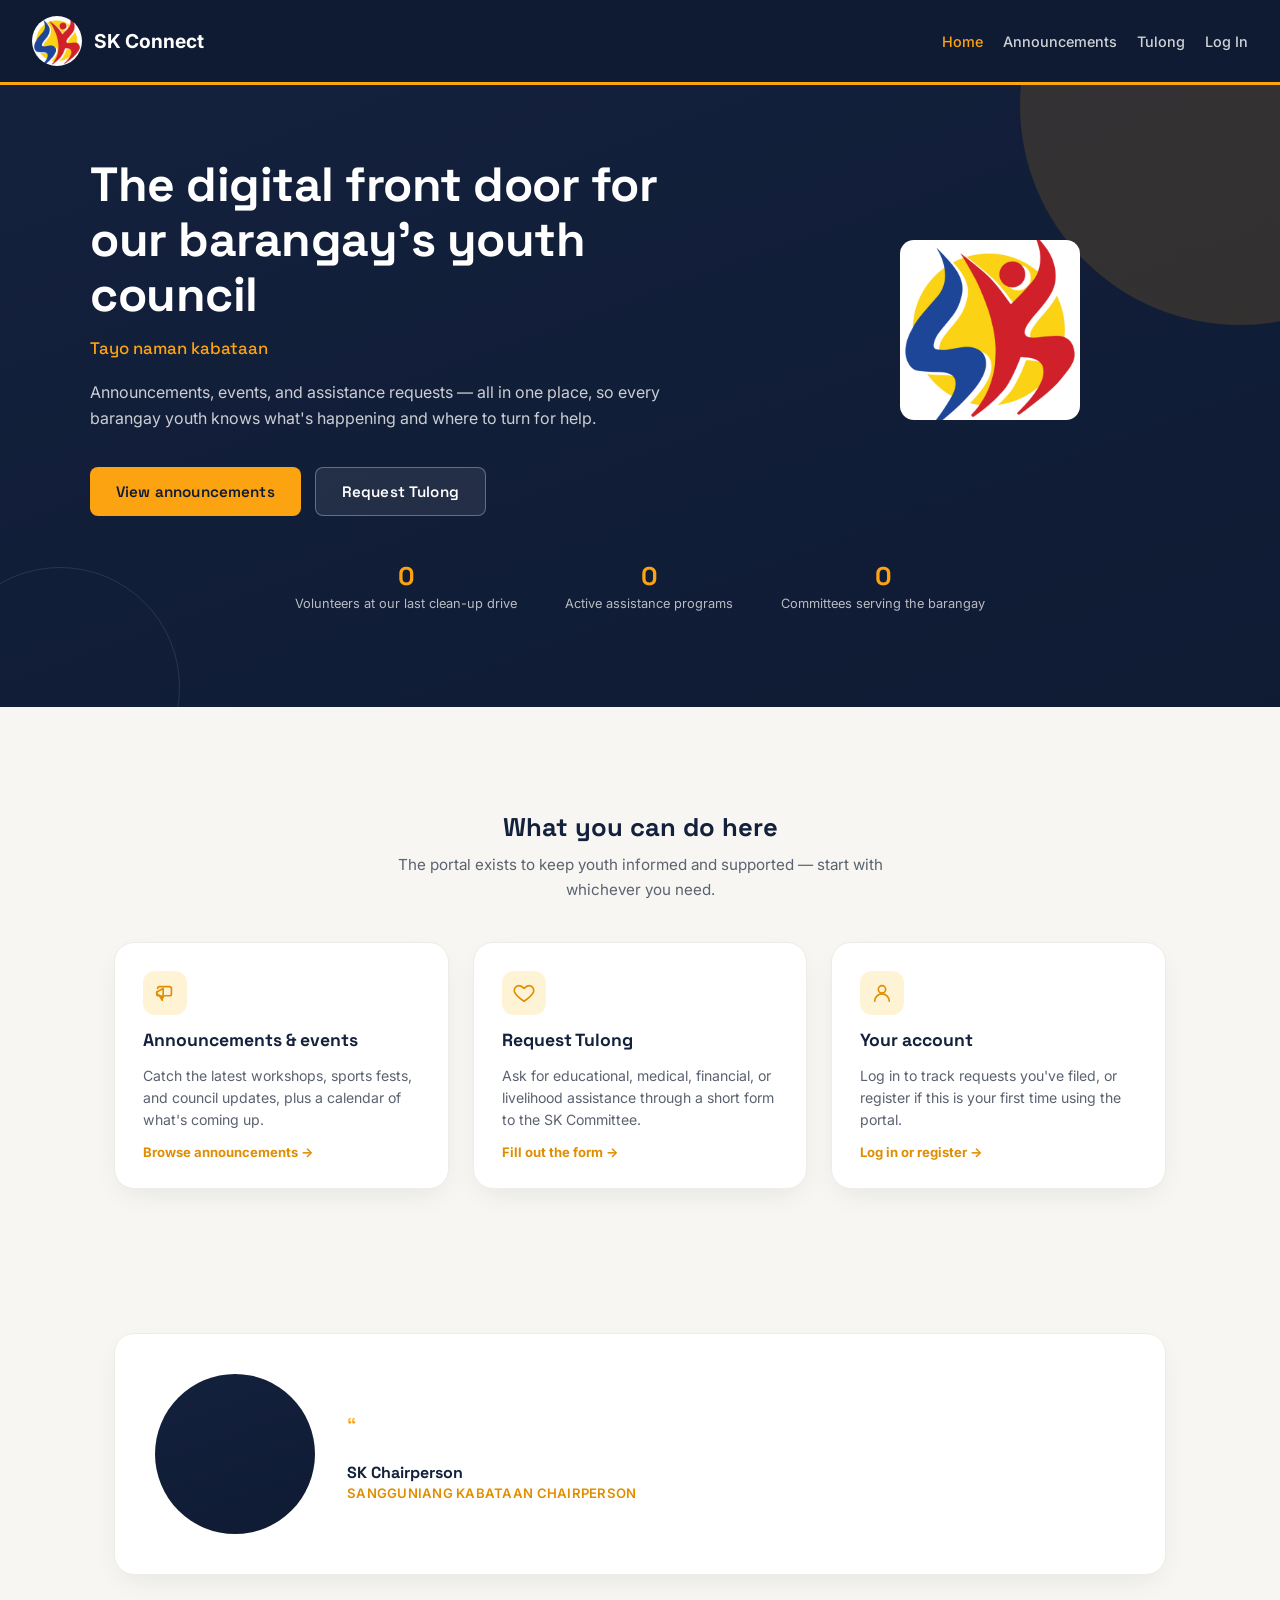
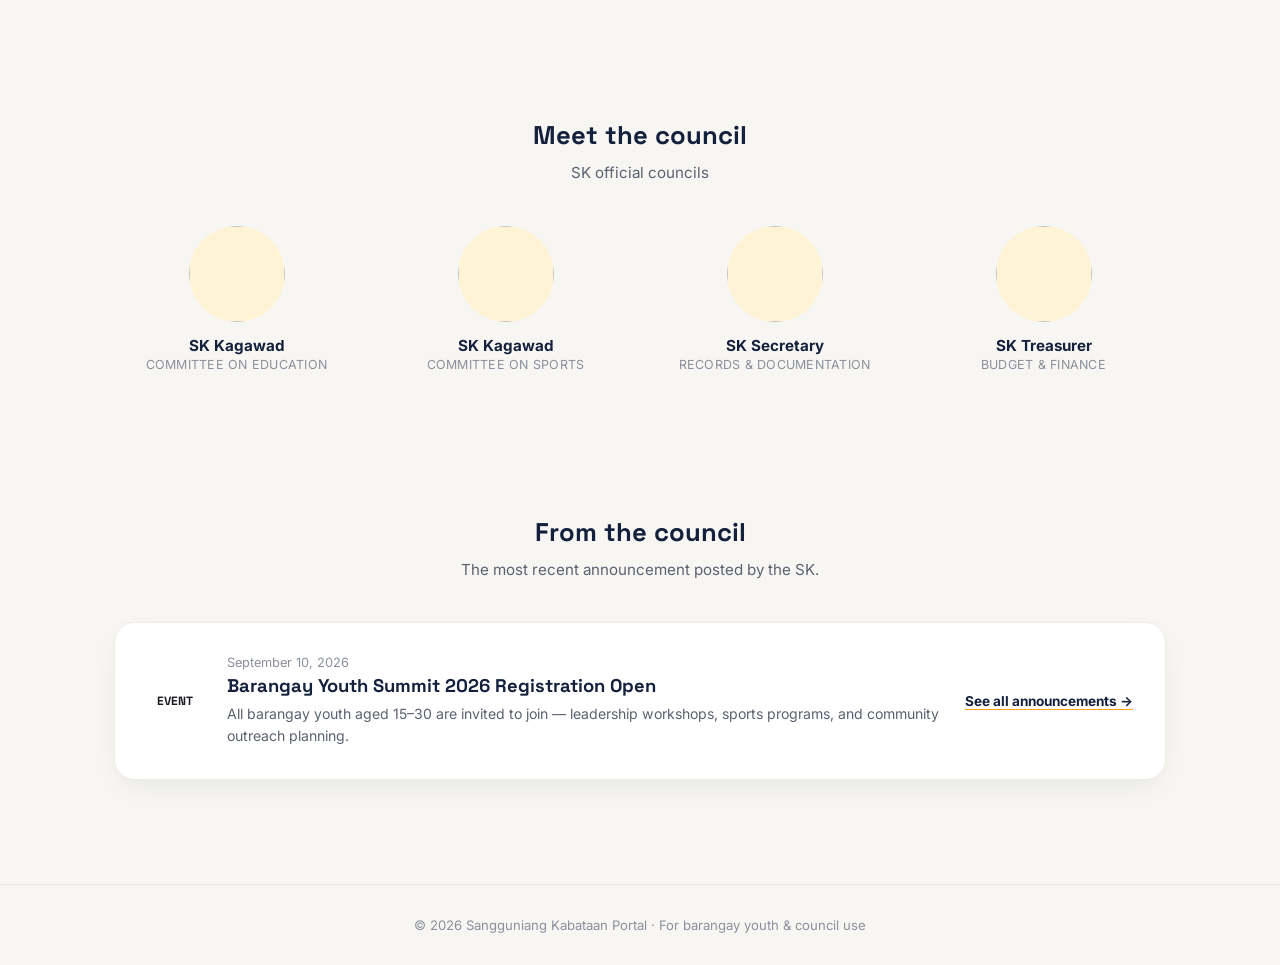
==== commit 61922682: "Update index.html" ====
--- a/index.html
+++ b/index.html
@@ -204,29 +204,11 @@
     </p>
   </main>
 
-  <!-- TEST AI CHATBOT WIDGET -->
-<<!-- LIVE GEMINI AI CHATBOT WIDGET -->
-<div id="ai-chat-widget" style="position: fixed; bottom: 20px; right: 20px; font-family: 'Inter', sans-serif; z-index: 9999;">
-  <!-- Chat Button Bubble -->
-  <button id="ai-chat-btn" style="background: #1a73e8; color: white; border: none; width: 60px; height: 60px; border-radius: 50%; cursor: pointer; font-size: 28px; box-shadow: 0 4px 12px rgba(0,0,0,0.2); display: flex; align-items: center; justify-content: center; transition: transform 0.2s;">💬</button>
-  
-  <!-- Chat Window Container -->
-  <div id="ai-chat-window" style="display: none; width: 330px; height: 450px; background: white; border: 1px solid #e0e0e0; border-radius: 12px; box-shadow: 0 8px 24px rgba(0,0,0,0.15); flex-direction: column; overflow: hidden; margin-bottom: 15px; position: absolute; bottom: 75px; right: 0;">
-      <div style="background: #1a73e8; color: white; padding: 15px; font-weight: bold; display: flex; justify-content: space-between; align-items: center;">
-          <span>🤖 SK Connect Portal Assistant</span>
-          <span style="font-size: 11px; background: rgba(255,255,255,0.2); padding: 2px 6px; border-radius: 4px;">Free Tier</span>
-      </div>
-      <div id="ai-chat-logs" style="flex: 1; padding: 15px; overflow-y: auto; font-size: 14px; background: #f8f9fa; line-height: 1.4;">
-          <div style="margin-bottom: 12px; color: #555;"><b>Bot:</b> Hello! I am the SK Connect AI assistant. How can I help you find announcements or request Tulong assistance today?</div>
-      </div>
-      <div style="display: flex; border-top: 1px solid #e0e0e0; background: white; padding: 5px;">
-          <input type="text" id="ai-chat-input" placeholder="Ask something..." style="flex: 1; border: none; padding: 10px; outline: none; font-size: 14px;">
-          <button id="ai-send-btn" style="background: #1a73e8; color: white; border: none; padding: 0 15px; border-radius: 6px; cursor: pointer; font-weight: bold;">Send</button>
-      </div>
-  </div>
-</div>
-
-<script src="js/api.js"></script>
+
+<script src="https://chatbotprovider.com" defer></script>
+<script>
+  window.initChatbot({ id: "your-unique-bot-id" });
+</script>
 
 </body>
-</html>+</html>
